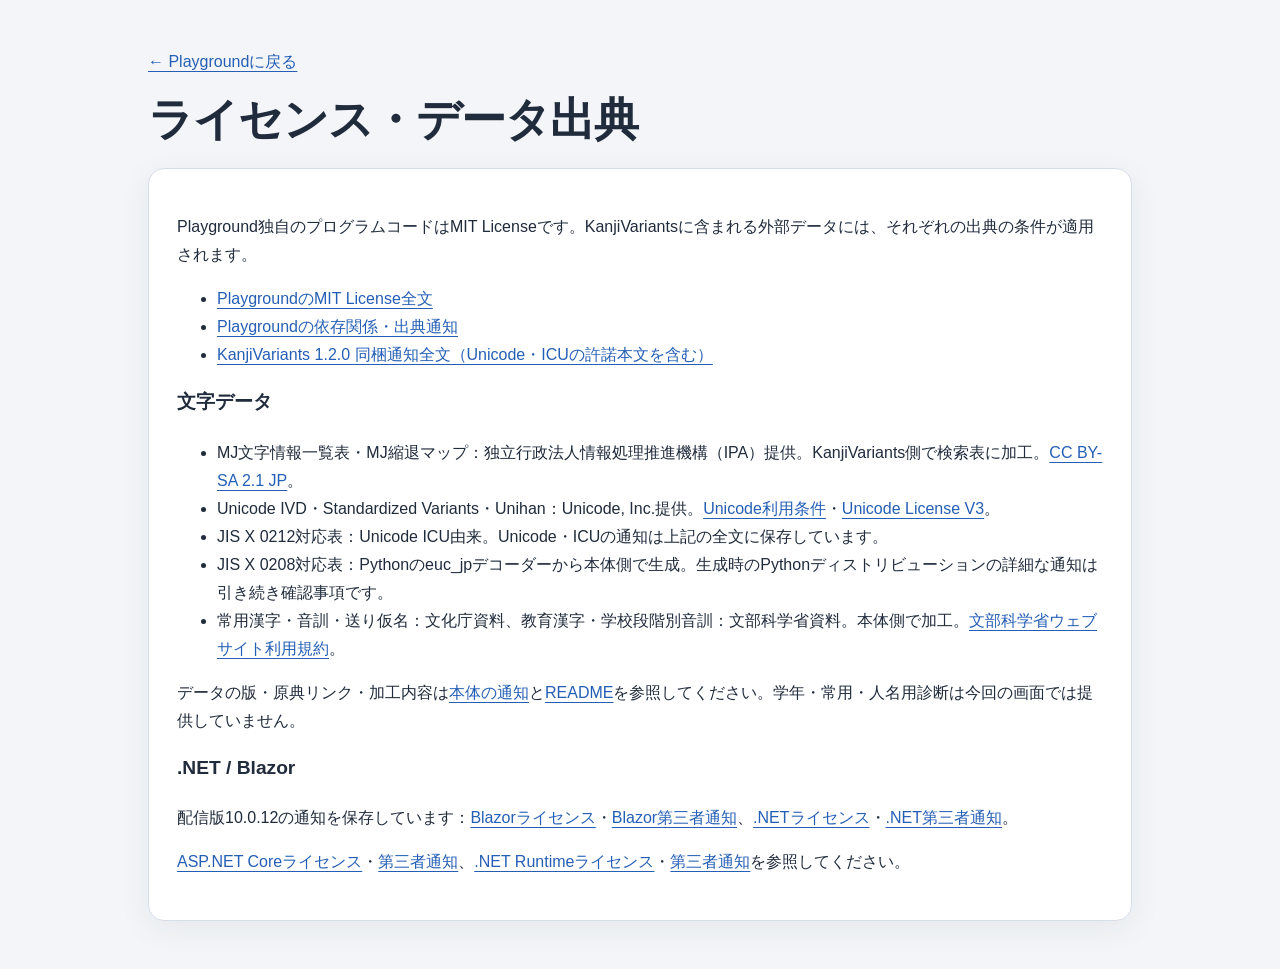
==== src/KanjiVariants.Playground/wwwroot/licenses.html @ 1ec856fa "KanjiVariants Playgroundの初期構築とJIS診断デモを追加" ====
<!DOCTYPE html>
<html lang="ja">
<head><meta charset="utf-8"><meta name="viewport" content="width=device-width,initial-scale=1"><title>ライセンス・データ出典 | KanjiVariants Playground</title><link rel="stylesheet" href="css/app.css"></head>
<body><main class="shell" style="padding-top:32px;padding-bottom:48px">
<p><a href="./">← Playgroundに戻る</a></p>
<h1>ライセンス・データ出典</h1>
<div class="panel">
<p>Playground独自のプログラムコードはMIT Licenseです。KanjiVariantsに含まれる外部データには、それぞれの出典の条件が適用されます。</p>
<ul><li><a href="licenses/Playground-MIT.txt">PlaygroundのMIT License全文</a></li><li><a href="licenses/LICENSE-NOTICES.txt">Playgroundの依存関係・出典通知</a></li><li><a href="licenses/KanjiVariants-1.2.0.txt">KanjiVariants 1.2.0 同梱通知全文（Unicode・ICUの許諾本文を含む）</a></li></ul>
<h2>文字データ</h2>
<ul>
<li>MJ文字情報一覧表・MJ縮退マップ：独立行政法人情報処理推進機構（IPA）提供。KanjiVariants側で検索表に加工。<a href="https://creativecommons.org/licenses/by-sa/2.1/jp/">CC BY-SA 2.1 JP</a>。</li>
<li>Unicode IVD・Standardized Variants・Unihan：Unicode, Inc.提供。<a href="https://www.unicode.org/terms_of_use.html">Unicode利用条件</a>・<a href="https://www.unicode.org/license.txt">Unicode License V3</a>。</li>
<li>JIS X 0212対応表：Unicode ICU由来。Unicode・ICUの通知は上記の全文に保存しています。</li>
<li>JIS X 0208対応表：Pythonのeuc_jpデコーダーから本体側で生成。生成時のPythonディストリビューションの詳細な通知は引き続き確認事項です。</li>
<li>常用漢字・音訓・送り仮名：文化庁資料、教育漢字・学校段階別音訓：文部科学省資料。本体側で加工。<a href="https://www.mext.go.jp/b_menu/1351168.htm">文部科学省ウェブサイト利用規約</a>。</li>
</ul>
<p>データの版・原典リンク・加工内容は<a href="https://github.com/Koichi-Kobayashi/KanjiVariants/blob/main/LICENSE-NOTICES.md">本体の通知</a>と<a href="https://github.com/Koichi-Kobayashi/KanjiVariants">README</a>を参照してください。学年・常用・人名用診断は今回の画面では提供していません。</p>
<h2>.NET / Blazor</h2>
<p>配信版10.0.12の通知を保存しています：<a href="licenses/Blazor-10.0.12-LICENSE.txt">Blazorライセンス</a>・<a href="licenses/Blazor-10.0.12-NOTICES.txt">Blazor第三者通知</a>、<a href="licenses/DotNet-10.0.12-LICENSE.txt">.NETライセンス</a>・<a href="licenses/DotNet-10.0.12-NOTICES.txt">.NET第三者通知</a>。</p>
<p><a href="https://github.com/dotnet/aspnetcore/blob/main/LICENSE.txt">ASP.NET Coreライセンス</a>・<a href="https://github.com/dotnet/aspnetcore/blob/main/THIRD-PARTY-NOTICES.txt">第三者通知</a>、<a href="https://github.com/dotnet/runtime/blob/main/LICENSE.TXT">.NET Runtimeライセンス</a>・<a href="https://github.com/dotnet/runtime/blob/main/THIRD-PARTY-NOTICES.TXT">第三者通知</a>を参照してください。</p>
</div></main></body></html>
---- src/KanjiVariants.Playground/wwwroot/css/app.css ----
:root { color-scheme: light; --bg:#f3f5f8; --surface:#fff; --text:#202b3c; --muted:#526176; --line:#d7dee8; --accent:#245fb5; --soft:#e9f0fb; --ok:#18633f; --warn:#865016; --shadow:0 8px 32px #182b4910; }
@media (prefers-color-scheme:dark) { :root:not([data-theme=light]) { color-scheme:dark; --bg:#141b25; --surface:#1c2633; --text:#edf2fa; --muted:#b2bfd0; --line:#3c4b60; --accent:#9bbfff; --soft:#293b55; --ok:#8adbb0; --warn:#f3c082; --shadow:0 8px 32px #0002; } }
:root[data-theme=dark] { color-scheme:dark; --bg:#141b25; --surface:#1c2633; --text:#edf2fa; --muted:#b2bfd0; --line:#3c4b60; --accent:#9bbfff; --soft:#293b55; --ok:#8adbb0; --warn:#f3c082; --shadow:0 8px 32px #0002; }
* { box-sizing:border-box; } body { margin:0; background:var(--bg); color:var(--text); font:16px/1.75 "Segoe UI","Yu Gothic UI","Meiryo",sans-serif; }
a { color:var(--accent); text-underline-offset:4px; } button,input,textarea,select { font:inherit; } button,select { cursor:pointer; } button { color:var(--text); } button:disabled { cursor:wait; opacity:.65; }
:focus-visible { outline:3px solid var(--accent); outline-offset:3px; } .shell { max-width:1040px; margin:auto; padding:0 28px; } .topbar { display:flex; justify-content:space-between; align-items:center; min-height:88px; gap:16px; border-bottom:1px solid var(--line); }
.brand { display:flex; align-items:center; gap:12px; color:var(--text); text-decoration:none; font-weight:650; } .brand-mark { display:grid; place-items:center; width:36px; height:36px; border-radius:9px; background:var(--soft); color:var(--accent); }
.theme-control { display:flex; align-items:center; gap:8px; font-size:.85rem; color:var(--muted); } .theme-control select { padding:5px 8px; width:auto; } .intro { padding:48px 0 30px; } .eyebrow { color:var(--accent); font-size:.9rem; font-weight:650; letter-spacing:.08em; }
h1 { font-size:clamp(1.8rem,5vw,2.8rem); line-height:1.25; letter-spacing:-.025em; margin:14px 0 20px; } h1 span { font-weight:350; } h2 { font-size:1.2rem; margin:0 0 20px; } .lead { color:var(--muted); font-size:1.05rem; } .privacy { color:var(--muted); font-size:.85rem; } .privacy span { color:var(--ok); padding-right:6px; }
.panel { border:1px solid var(--line); background:var(--surface); border-radius:16px; padding:28px; box-shadow:var(--shadow); } label { display:block; font-size:.9rem; font-weight:600; margin-bottom:8px; } textarea,select { border:1px solid var(--line); border-radius:8px; padding:12px; background:var(--surface); color:var(--text); width:100%; } textarea { display:block; resize:vertical; min-height:124px; font-size:1.35rem; } .help { color:var(--muted); font-size:.83rem; margin:8px 0; }
.examples { display:flex; flex-wrap:wrap; gap:8px; align-items:center; margin:18px 0 24px; font-size:.85rem; color:var(--muted); } .chip { border:1px solid var(--line); border-radius:20px; padding:4px 12px; background:var(--surface); font-size:.85rem; } .chip:hover,.candidate:hover { background:var(--soft); border-color:var(--accent); } .action-row { display:flex; align-items:end; gap:20px; } .target-control { flex:1; } .primary { border:0; border-radius:8px; background:#245fb5; color:#fff; padding:13px 24px; font-weight:650; min-width:160px; } .primary:hover { background:#174b98; } .primary span { margin-left:16px; }
.results { margin:32px 0; } .empty { text-align:center; padding:32px; color:var(--muted); } .empty>span { display:block; font-size:2rem; color:var(--line); } .result-panel { padding:24px; } .badge { display:inline-block; border-radius:6px; padding:3px 10px; font-size:.85rem; font-weight:650; background:var(--bg); } .success { color:var(--ok); } .warning { color:var(--warn); } .original-text { white-space:pre-wrap; overflow-wrap:anywhere; } .table-scroll { overflow-x:auto; margin:20px 0; } table { border-collapse:collapse; width:100%; min-width:560px; text-align:left; } th,td { border-bottom:1px solid var(--line); padding:16px 12px; vertical-align:top; } thead { font-size:.8rem; color:var(--muted); } tbody th { width:120px; } td { font-size:.9rem; } .character { display:block; font-size:1.65rem; font-weight:500; white-space:pre-wrap; } .position { display:block; color:var(--muted); font-size:.7rem; font-weight:400; } .status-dot { display:inline-block; width:7px; height:7px; border-radius:50%; margin-right:8px; } .ok { background:var(--ok); } .outside { background:var(--warn); } .candidates { display:flex; flex-wrap:wrap; gap:8px; } .candidate { display:flex; gap:12px; align-items:center; border:1px solid var(--line); border-radius:8px; padding:5px 12px; background:var(--surface); } .candidate span { font-size:1.35rem; } .candidate small { color:var(--accent); }
.notes { color:var(--muted); font-size:.85rem; padding:4px 4px 24px; } .notes h2 { font-size:1rem; margin-bottom:10px; } footer { border-top:1px solid var(--line); padding:24px 0 36px; font-size:.78rem; color:var(--muted); display:flex; flex-wrap:wrap; justify-content:space-between; gap:12px; } footer nav { display:flex; flex-wrap:wrap; gap:18px; } .error { color:var(--warn); } .loading { margin:15vh auto; max-width:600px; padding:24px; } #blazor-error-ui { display:none; position:fixed; bottom:0; width:100%; padding:16px; background:var(--surface); border-top:2px solid var(--warn); z-index:100; } .dismiss { float:right; } .sr-only { position:absolute; width:1px; height:1px; overflow:hidden; clip-path:inset(50%); } .skip-link { position:fixed; top:-100px; left:12px; background:var(--surface); padding:8px; z-index:101; } .skip-link:focus { top:8px; }
@media(max-width:600px) { .shell { padding:0 16px; } .topbar { min-height:72px; } .brand { font-size:.85rem; gap:6px; } .theme-control { font-size:.75rem; gap:4px; } .intro { padding:30px 0 18px; } h1 span { display:block; } .panel { padding:20px 16px; border-radius:12px; } .action-row { flex-direction:column; align-items:stretch; gap:14px; } .lead { font-size:.95rem; } .result-panel { padding:20px 12px; } }
@media(max-width:600px) { table { min-width:0; } thead { position:absolute; width:1px; height:1px; overflow:hidden; clip-path:inset(50%); } tbody tr { display:block; border-bottom:1px solid var(--line); padding:12px 0; } tbody th,tbody td { display:block; width:auto; border:0; padding:5px 4px; } td::before { content:attr(data-label); display:block; color:var(--muted); font-size:.75rem; margin-bottom:3px; } }
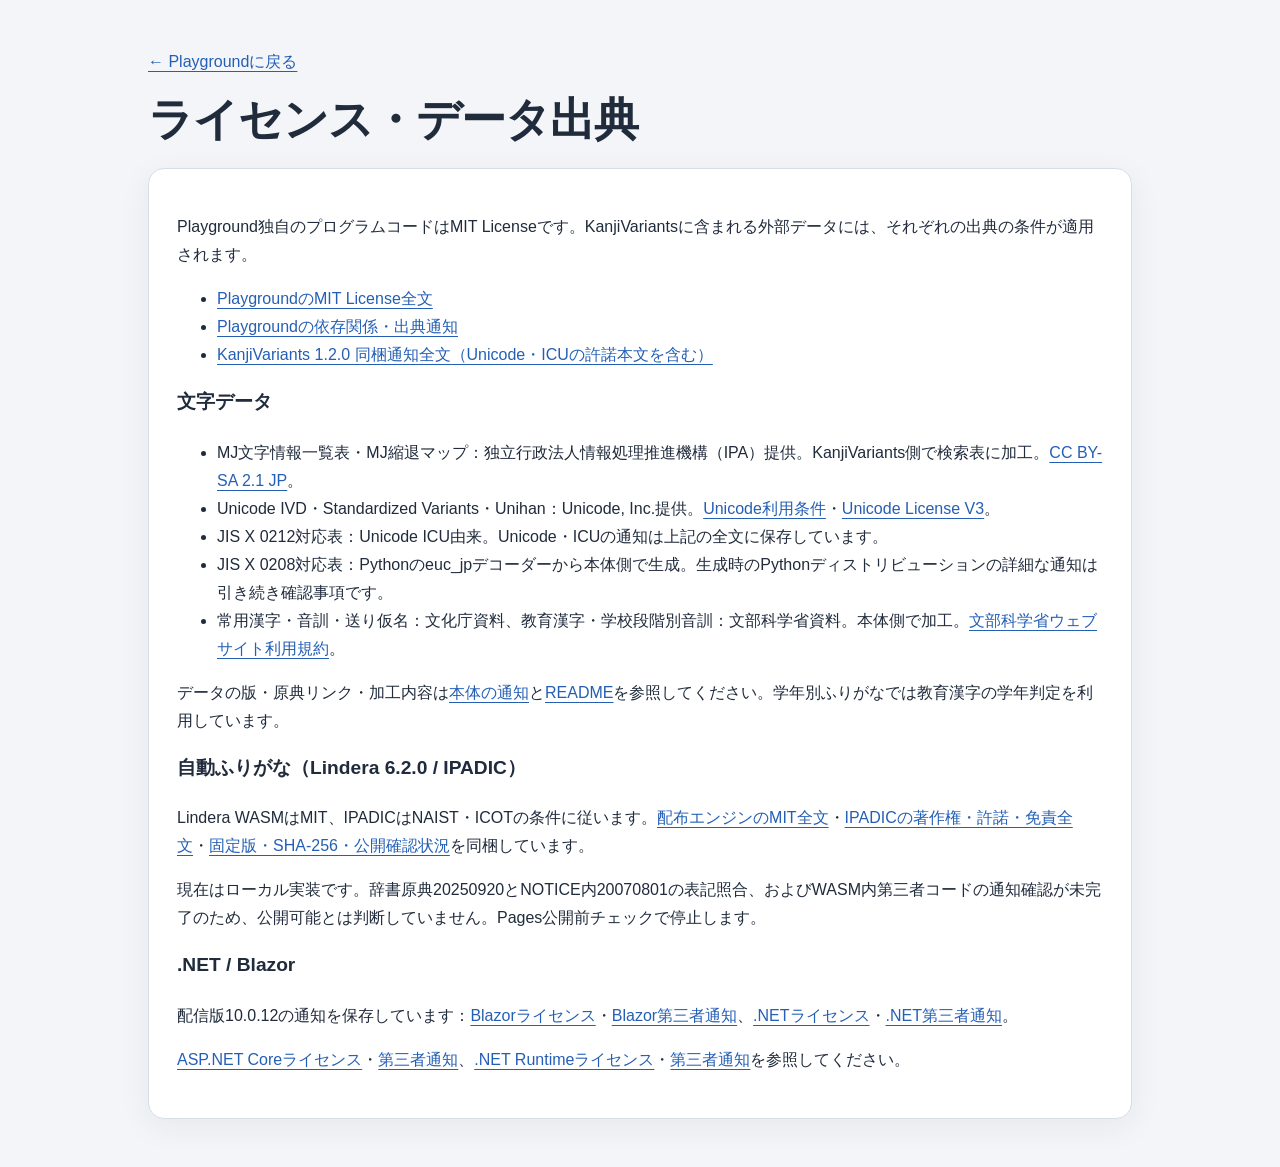
==== commit 1ecebedb: "学年別ふりがなにLinderaの自動読み推定を追加 辞書の遅延読み込みとWorker解析、手動修正の保持、旧解析結果の破棄に対応。追加Checksと実画面検証を記録し、通知確認が未完了の間はPages" ====
--- a/src/KanjiVariants.Playground/wwwroot/licenses.html
+++ b/src/KanjiVariants.Playground/wwwroot/licenses.html
@@ -15,7 +15,10 @@
 <li>JIS X 0208対応表：Pythonのeuc_jpデコーダーから本体側で生成。生成時のPythonディストリビューションの詳細な通知は引き続き確認事項です。</li>
 <li>常用漢字・音訓・送り仮名：文化庁資料、教育漢字・学校段階別音訓：文部科学省資料。本体側で加工。<a href="https://www.mext.go.jp/b_menu/1351168.htm">文部科学省ウェブサイト利用規約</a>。</li>
 </ul>
-<p>データの版・原典リンク・加工内容は<a href="https://github.com/Koichi-Kobayashi/KanjiVariants/blob/main/LICENSE-NOTICES.md">本体の通知</a>と<a href="https://github.com/Koichi-Kobayashi/KanjiVariants">README</a>を参照してください。学年・常用・人名用診断は今回の画面では提供していません。</p>
+<p>データの版・原典リンク・加工内容は<a href="https://github.com/Koichi-Kobayashi/KanjiVariants/blob/main/LICENSE-NOTICES.md">本体の通知</a>と<a href="https://github.com/Koichi-Kobayashi/KanjiVariants">README</a>を参照してください。学年別ふりがなでは教育漢字の学年判定を利用しています。</p>
+<h2>自動ふりがな（Lindera 6.2.0 / IPADIC）</h2>
+<p>Lindera WASMはMIT、IPADICはNAIST・ICOTの条件に従います。<a href="furigana/lindera-6.2.0/LICENSE">配布エンジンのMIT全文</a>・<a href="furigana/lindera-6.2.0/IPADIC-NOTICE.txt">IPADICの著作権・許諾・免責全文</a>・<a href="furigana/lindera-6.2.0/manifest.json">固定版・SHA-256・公開確認状況</a>を同梱しています。</p>
+<p>現在はローカル実装です。辞書原典20250920とNOTICE内20070801の表記照合、およびWASM内第三者コードの通知確認が未完了のため、公開可能とは判断していません。Pages公開前チェックで停止します。</p>
 <h2>.NET / Blazor</h2>
 <p>配信版10.0.12の通知を保存しています：<a href="licenses/Blazor-10.0.12-LICENSE.txt">Blazorライセンス</a>・<a href="licenses/Blazor-10.0.12-NOTICES.txt">Blazor第三者通知</a>、<a href="licenses/DotNet-10.0.12-LICENSE.txt">.NETライセンス</a>・<a href="licenses/DotNet-10.0.12-NOTICES.txt">.NET第三者通知</a>。</p>
 <p><a href="https://github.com/dotnet/aspnetcore/blob/main/LICENSE.txt">ASP.NET Coreライセンス</a>・<a href="https://github.com/dotnet/aspnetcore/blob/main/THIRD-PARTY-NOTICES.txt">第三者通知</a>、<a href="https://github.com/dotnet/runtime/blob/main/LICENSE.TXT">.NET Runtimeライセンス</a>・<a href="https://github.com/dotnet/runtime/blob/main/THIRD-PARTY-NOTICES.TXT">第三者通知</a>を参照してください。</p>
--- a/src/KanjiVariants.Playground/wwwroot/css/app.css
+++ b/src/KanjiVariants.Playground/wwwroot/css/app.css
@@ -13,3 +13,73 @@
 .notes { color:var(--muted); font-size:.85rem; padding:4px 4px 24px; } .notes h2 { font-size:1rem; margin-bottom:10px; } footer { border-top:1px solid var(--line); padding:24px 0 36px; font-size:.78rem; color:var(--muted); display:flex; flex-wrap:wrap; justify-content:space-between; gap:12px; } footer nav { display:flex; flex-wrap:wrap; gap:18px; } .error { color:var(--warn); } .loading { margin:15vh auto; max-width:600px; padding:24px; } #blazor-error-ui { display:none; position:fixed; bottom:0; width:100%; padding:16px; background:var(--surface); border-top:2px solid var(--warn); z-index:100; } .dismiss { float:right; } .sr-only { position:absolute; width:1px; height:1px; overflow:hidden; clip-path:inset(50%); } .skip-link { position:fixed; top:-100px; left:12px; background:var(--surface); padding:8px; z-index:101; } .skip-link:focus { top:8px; }
 @media(max-width:600px) { .shell { padding:0 16px; } .topbar { min-height:72px; } .brand { font-size:.85rem; gap:6px; } .theme-control { font-size:.75rem; gap:4px; } .intro { padding:30px 0 18px; } h1 span { display:block; } .panel { padding:20px 16px; border-radius:12px; } .action-row { flex-direction:column; align-items:stretch; gap:14px; } .lead { font-size:.95rem; } .result-panel { padding:20px 12px; } }
 @media(max-width:600px) { table { min-width:0; } thead { position:absolute; width:1px; height:1px; overflow:hidden; clip-path:inset(50%); } tbody tr { display:block; border-bottom:1px solid var(--line); padding:12px 0; } tbody th,tbody td { display:block; width:auto; border:0; padding:5px 4px; } td::before { content:attr(data-label); display:block; color:var(--muted); font-size:.75rem; margin-bottom:3px; } }
+
+fieldset { border:0; padding:0; margin:0; min-width:0; }
+fieldset:disabled { opacity:.65; }
+.mode-switch { display:flex; gap:4px; background:var(--soft); border:1px solid var(--line); border-radius:10px; padding:4px; width:fit-content; }
+.mode-switch button { padding:10px 24px; border:0; border-radius:7px; background:transparent; color:var(--muted); font-weight:600; }
+.mode-switch button[aria-pressed="true"] { background:var(--surface); color:var(--accent); box-shadow:var(--shadow); }
+.mode-help { margin:10px 0 24px; }
+.fallback-option { display:flex; align-items:flex-start; gap:10px; margin:22px 0 8px; }
+.fallback-option input { margin:5px 0 0; accent-color:var(--accent); flex-shrink:0; width:18px; height:18px; }
+.convert-button { margin-top:20px; }
+.comparison { display:grid; grid-template-columns:1fr 1fr; gap:20px; margin:24px 0 16px; }
+.comparison>div { min-width:0; }
+.comparison textarea { font-size:1rem; min-height:160px; white-space:pre-wrap; }
+.copy-output { border:1px solid var(--accent); border-radius:8px; color:var(--accent); background:var(--surface); padding:10px 18px; font-weight:600; }
+.copy-output:hover { background:var(--soft); }
+.conversion-details { border-top:1px solid var(--line); padding-top:16px; margin-top:20px; }
+.conversion-details summary { cursor:pointer; font-weight:600; padding:4px 0; }
+.conversion-details .position { overflow-wrap:anywhere; }
+[hidden] { display:none !important; }
+@media(max-width:600px) {
+    .mode-switch { width:100%; }
+    .mode-switch button { flex:1; padding:10px 12px; }
+    .comparison { grid-template-columns:1fr; gap:16px; }
+    .convert-button,.copy-output { width:100%; }
+}
+.candidate-item { display:flex; flex-direction:column; align-items:flex-start; gap:4px; max-width:100%; }
+.candidate-kind { color:var(--muted); font-size:.75rem; }
+.result-panel .position { overflow-wrap:anywhere; }
+.detail-toggle { border:1px solid var(--line); border-radius:8px; background:var(--surface); padding:6px 10px; text-align:left; }
+.detail-toggle:hover,.detail-toggle[aria-expanded="true"] { background:var(--soft); border-color:var(--accent); }
+.detail-toggle small { color:var(--accent); font-size:.75rem; }
+.character-detail-row>td { padding:20px; background:var(--soft); }
+.character-detail-row>td::before { content:none; }
+.character-details { min-width:0; overflow-wrap:anywhere; }
+.character-details h3 { font-size:1.05rem; margin:0 0 16px; }
+.character-details h4 { font-size:.95rem; margin:20px 0 12px; }
+.detail-facts { display:grid; grid-template-columns:minmax(140px,auto) minmax(0,1fr); gap:8px 24px; margin:0; }
+.detail-facts dt { color:var(--muted); }
+.detail-facts dd { margin:0; min-width:0; }
+.reading-list { margin:0; padding-left:24px; }
+.reading-list li { margin:8px 0; }
+.reading-examples { display:block; font-size:.85rem; color:var(--muted); }
+.reading-note { white-space:pre-wrap; font-size:.85rem; }
+@media(max-width:600px) {
+    .character-detail-row { padding:0; }
+    .character-detail-row>td { padding:16px 12px; }
+    .detail-facts { grid-template-columns:1fr; gap:3px; }
+    .detail-facts dd { margin-bottom:9px; }
+}
+
+/* Grade-aware manual ruby editor: visual ranges, no numeric position inputs. */
+.mode-switch { flex-wrap:wrap; max-width:100%; }
+.furigana-preview { font-size:1.35rem; line-height:2.7; padding:18px 0; }
+.furigana-preview rt { font-size:.55em; }
+.furigana-pending { text-decoration:underline dotted; text-decoration-color:var(--warn); text-underline-offset:5px; }
+.furigana-toggle { display:flex; align-items:center; gap:10px; }
+.furigana-toggle input { width:18px; height:18px; accent-color:var(--accent); }
+.furigana-map { font-size:1.2rem; line-height:2.6; padding:16px; border:1px solid var(--line); border-radius:8px; }
+.furigana-range { display:inline; border:1px solid var(--line); border-radius:6px; background:var(--surface); padding:3px 5px; white-space:pre-wrap; overflow-wrap:anywhere; }
+.furigana-range.selected { border-color:var(--accent); background:var(--soft); }
+.furigana-unlearned { color:var(--warn); text-decoration:underline; text-underline-offset:4px; }
+.furigana-join { font-size:.65rem; padding:8px 4px; border:0; background:var(--soft); color:var(--accent); border-radius:4px; }
+.furigana-editor { margin-top:16px; padding:16px; background:var(--soft); border-radius:8px; }
+.furigana-editor input { width:100%; padding:10px; border:1px solid var(--line); border-radius:8px; color:var(--text); background:var(--surface); }
+.furigana-stale { border:2px solid var(--warn); }
+@media(max-width:600px) { .mode-switch { width:100%; } .mode-switch button { padding:10px 12px; flex:1; } .furigana-map { padding:10px; } }
+
+.furigana-actions { display:flex; flex-direction:column; gap:8px; }
+.furigana-auto { background:var(--soft); border-radius:3px; }
+@media(max-width:600px) { .furigana-actions { width:100%; } .furigana-actions .primary { min-width:0; width:100%; } }
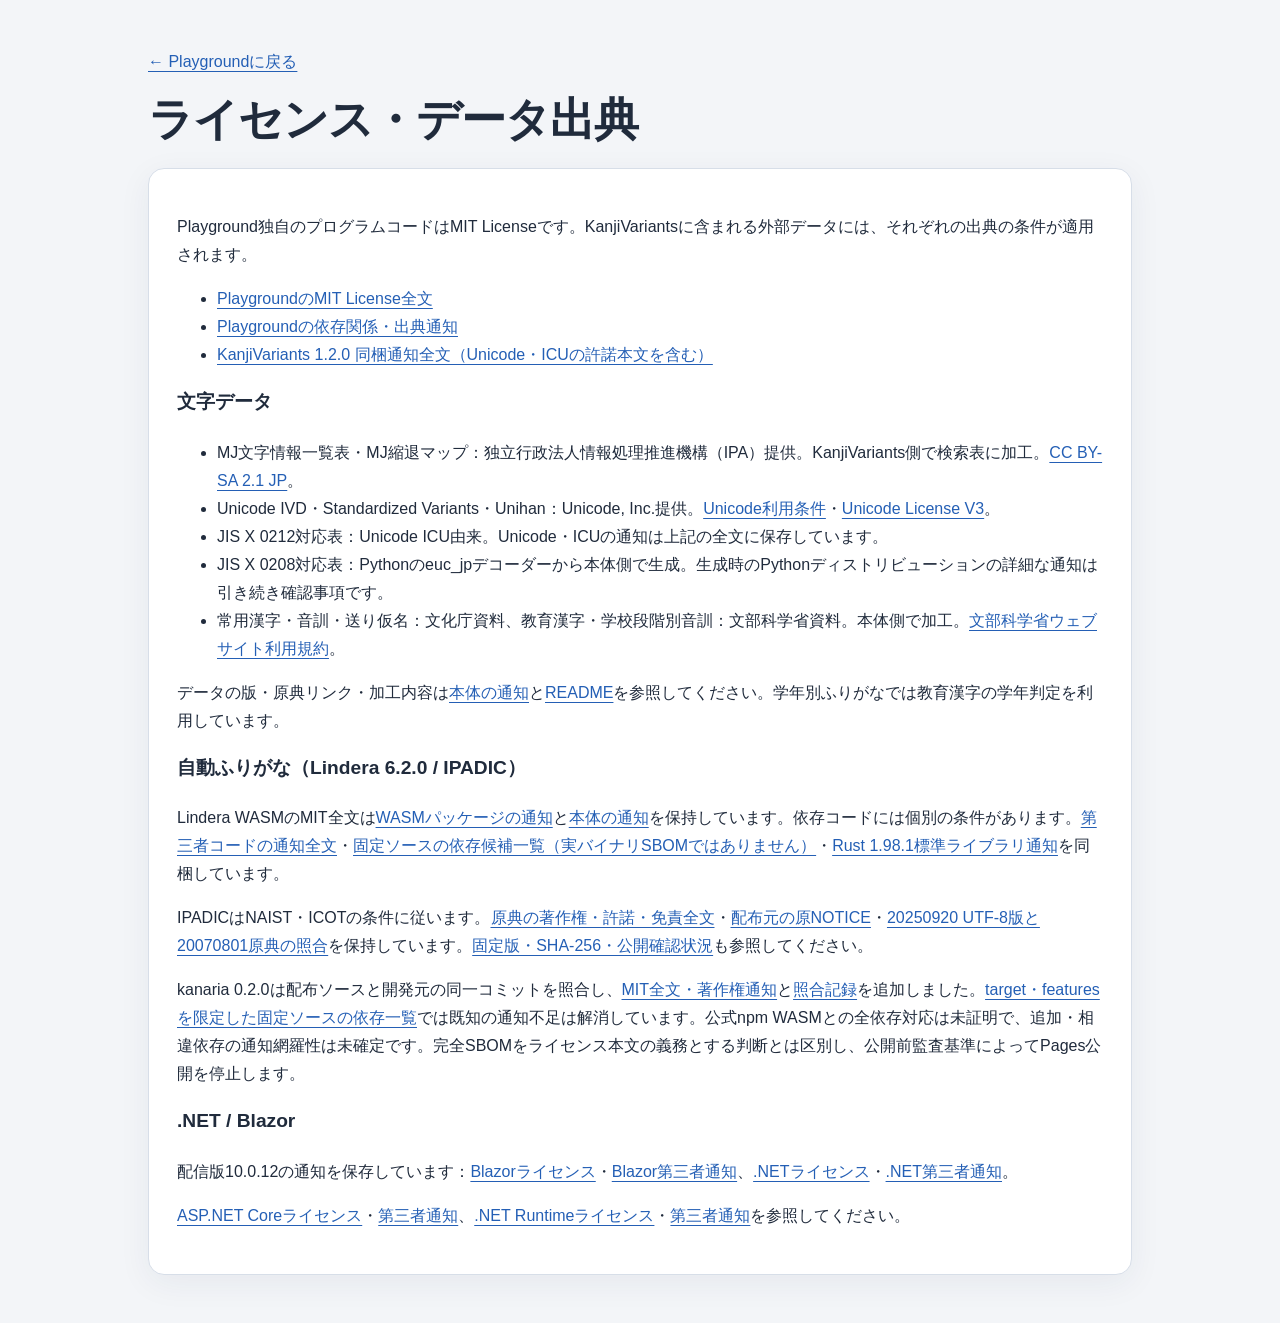
==== commit 983c77c1: "LinderaとIPADICのライセンス通知および監査記録を整備" ====
--- a/src/KanjiVariants.Playground/wwwroot/licenses.html
+++ b/src/KanjiVariants.Playground/wwwroot/licenses.html
@@ -17,8 +17,9 @@
 </ul>
 <p>データの版・原典リンク・加工内容は<a href="https://github.com/Koichi-Kobayashi/KanjiVariants/blob/main/LICENSE-NOTICES.md">本体の通知</a>と<a href="https://github.com/Koichi-Kobayashi/KanjiVariants">README</a>を参照してください。学年別ふりがなでは教育漢字の学年判定を利用しています。</p>
 <h2>自動ふりがな（Lindera 6.2.0 / IPADIC）</h2>
-<p>Lindera WASMはMIT、IPADICはNAIST・ICOTの条件に従います。<a href="furigana/lindera-6.2.0/LICENSE">配布エンジンのMIT全文</a>・<a href="furigana/lindera-6.2.0/IPADIC-NOTICE.txt">IPADICの著作権・許諾・免責全文</a>・<a href="furigana/lindera-6.2.0/manifest.json">固定版・SHA-256・公開確認状況</a>を同梱しています。</p>
-<p>現在はローカル実装です。辞書原典20250920とNOTICE内20070801の表記照合、およびWASM内第三者コードの通知確認が未完了のため、公開可能とは判断していません。Pages公開前チェックで停止します。</p>
+<p>Lindera WASMのMIT全文は<a href="furigana/lindera-6.2.0/LICENSE">WASMパッケージの通知</a>と<a href="furigana/lindera-6.2.0/LINDERA-CORE-LICENSE">本体の通知</a>を保持しています。依存コードには個別の条件があります。<a href="furigana/lindera-6.2.0/THIRD-PARTY-NOTICES.txt">第三者コードの通知全文</a>・<a href="furigana/lindera-6.2.0/LICENSE-INVENTORY.json">固定ソースの依存候補一覧（実バイナリSBOMではありません）</a>・<a href="furigana/lindera-6.2.0/rust-1.98.1/COPYRIGHT-library.html">Rust 1.98.1標準ライブラリ通知</a>を同梱しています。</p>
+<p>IPADICはNAIST・ICOTの条件に従います。<a href="furigana/lindera-6.2.0/IPADIC-COPYING">原典の著作権・許諾・免責全文</a>・<a href="furigana/lindera-6.2.0/IPADIC-NOTICE.txt">配布元の原NOTICE</a>・<a href="furigana/lindera-6.2.0/IPADIC-PROVENANCE.md">20250920 UTF-8版と20070801原典の照合</a>を保持しています。<a href="furigana/lindera-6.2.0/manifest.json">固定版・SHA-256・公開確認状況</a>も参照してください。</p>
+<p>kanaria 0.2.0は配布ソースと開発元の同一コミットを照合し、<a href="furigana/lindera-6.2.0/KANARIA-LICENSE.txt">MIT全文・著作権通知</a>と<a href="furigana/lindera-6.2.0/KANARIA-PROVENANCE.json">照合記録</a>を追加しました。<a href="furigana/lindera-6.2.0/WASM-SOURCE-DEPENDENCIES.json">target・featuresを限定した固定ソースの依存一覧</a>では既知の通知不足は解消しています。公式npm WASMとの全依存対応は未証明で、追加・相違依存の通知網羅性は未確定です。完全SBOMをライセンス本文の義務とする判断とは区別し、公開前監査基準によってPages公開を停止します。</p>
 <h2>.NET / Blazor</h2>
 <p>配信版10.0.12の通知を保存しています：<a href="licenses/Blazor-10.0.12-LICENSE.txt">Blazorライセンス</a>・<a href="licenses/Blazor-10.0.12-NOTICES.txt">Blazor第三者通知</a>、<a href="licenses/DotNet-10.0.12-LICENSE.txt">.NETライセンス</a>・<a href="licenses/DotNet-10.0.12-NOTICES.txt">.NET第三者通知</a>。</p>
 <p><a href="https://github.com/dotnet/aspnetcore/blob/main/LICENSE.txt">ASP.NET Coreライセンス</a>・<a href="https://github.com/dotnet/aspnetcore/blob/main/THIRD-PARTY-NOTICES.txt">第三者通知</a>、<a href="https://github.com/dotnet/runtime/blob/main/LICENSE.TXT">.NET Runtimeライセンス</a>・<a href="https://github.com/dotnet/runtime/blob/main/THIRD-PARTY-NOTICES.TXT">第三者通知</a>を参照してください。</p>
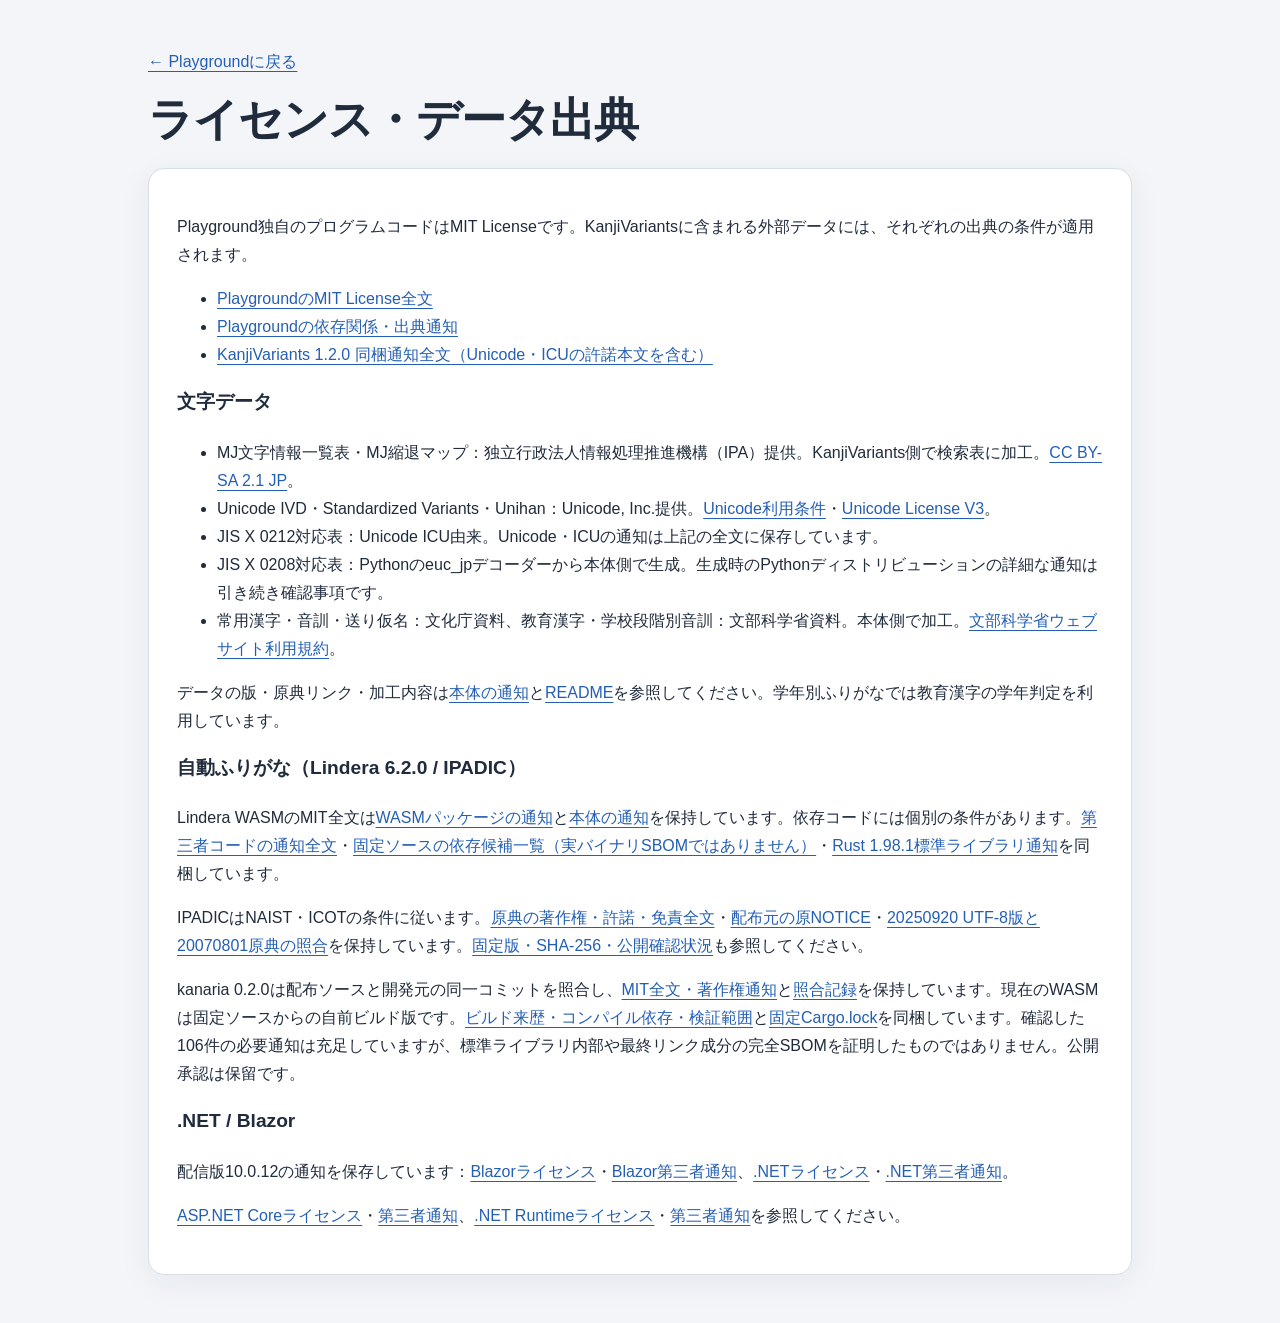
==== commit 9be45b7c: "自動ふりがなのLindera WASMを自前ビルド版へ切り替え" ====
--- a/src/KanjiVariants.Playground/wwwroot/licenses.html
+++ b/src/KanjiVariants.Playground/wwwroot/licenses.html
@@ -19,7 +19,7 @@
 <h2>自動ふりがな（Lindera 6.2.0 / IPADIC）</h2>
 <p>Lindera WASMのMIT全文は<a href="furigana/lindera-6.2.0/LICENSE">WASMパッケージの通知</a>と<a href="furigana/lindera-6.2.0/LINDERA-CORE-LICENSE">本体の通知</a>を保持しています。依存コードには個別の条件があります。<a href="furigana/lindera-6.2.0/THIRD-PARTY-NOTICES.txt">第三者コードの通知全文</a>・<a href="furigana/lindera-6.2.0/LICENSE-INVENTORY.json">固定ソースの依存候補一覧（実バイナリSBOMではありません）</a>・<a href="furigana/lindera-6.2.0/rust-1.98.1/COPYRIGHT-library.html">Rust 1.98.1標準ライブラリ通知</a>を同梱しています。</p>
 <p>IPADICはNAIST・ICOTの条件に従います。<a href="furigana/lindera-6.2.0/IPADIC-COPYING">原典の著作権・許諾・免責全文</a>・<a href="furigana/lindera-6.2.0/IPADIC-NOTICE.txt">配布元の原NOTICE</a>・<a href="furigana/lindera-6.2.0/IPADIC-PROVENANCE.md">20250920 UTF-8版と20070801原典の照合</a>を保持しています。<a href="furigana/lindera-6.2.0/manifest.json">固定版・SHA-256・公開確認状況</a>も参照してください。</p>
-<p>kanaria 0.2.0は配布ソースと開発元の同一コミットを照合し、<a href="furigana/lindera-6.2.0/KANARIA-LICENSE.txt">MIT全文・著作権通知</a>と<a href="furigana/lindera-6.2.0/KANARIA-PROVENANCE.json">照合記録</a>を追加しました。<a href="furigana/lindera-6.2.0/WASM-SOURCE-DEPENDENCIES.json">target・featuresを限定した固定ソースの依存一覧</a>では既知の通知不足は解消しています。公式npm WASMとの全依存対応は未証明で、追加・相違依存の通知網羅性は未確定です。完全SBOMをライセンス本文の義務とする判断とは区別し、公開前監査基準によってPages公開を停止します。</p>
+<p>kanaria 0.2.0は配布ソースと開発元の同一コミットを照合し、<a href="furigana/lindera-6.2.0/KANARIA-LICENSE.txt">MIT全文・著作権通知</a>と<a href="furigana/lindera-6.2.0/KANARIA-PROVENANCE.json">照合記録</a>を保持しています。現在のWASMは固定ソースからの自前ビルド版です。<a href="furigana/lindera-6.2.0/SELF-BUILD-PROVENANCE.json">ビルド来歴・コンパイル依存・検証範囲</a>と<a href="furigana/lindera-6.2.0/SELF-BUILD-CARGO.lock">固定Cargo.lock</a>を同梱しています。確認した106件の必要通知は充足していますが、標準ライブラリ内部や最終リンク成分の完全SBOMを証明したものではありません。公開承認は保留です。</p>
 <h2>.NET / Blazor</h2>
 <p>配信版10.0.12の通知を保存しています：<a href="licenses/Blazor-10.0.12-LICENSE.txt">Blazorライセンス</a>・<a href="licenses/Blazor-10.0.12-NOTICES.txt">Blazor第三者通知</a>、<a href="licenses/DotNet-10.0.12-LICENSE.txt">.NETライセンス</a>・<a href="licenses/DotNet-10.0.12-NOTICES.txt">.NET第三者通知</a>。</p>
 <p><a href="https://github.com/dotnet/aspnetcore/blob/main/LICENSE.txt">ASP.NET Coreライセンス</a>・<a href="https://github.com/dotnet/aspnetcore/blob/main/THIRD-PARTY-NOTICES.txt">第三者通知</a>、<a href="https://github.com/dotnet/runtime/blob/main/LICENSE.TXT">.NET Runtimeライセンス</a>・<a href="https://github.com/dotnet/runtime/blob/main/THIRD-PARTY-NOTICES.TXT">第三者通知</a>を参照してください。</p>
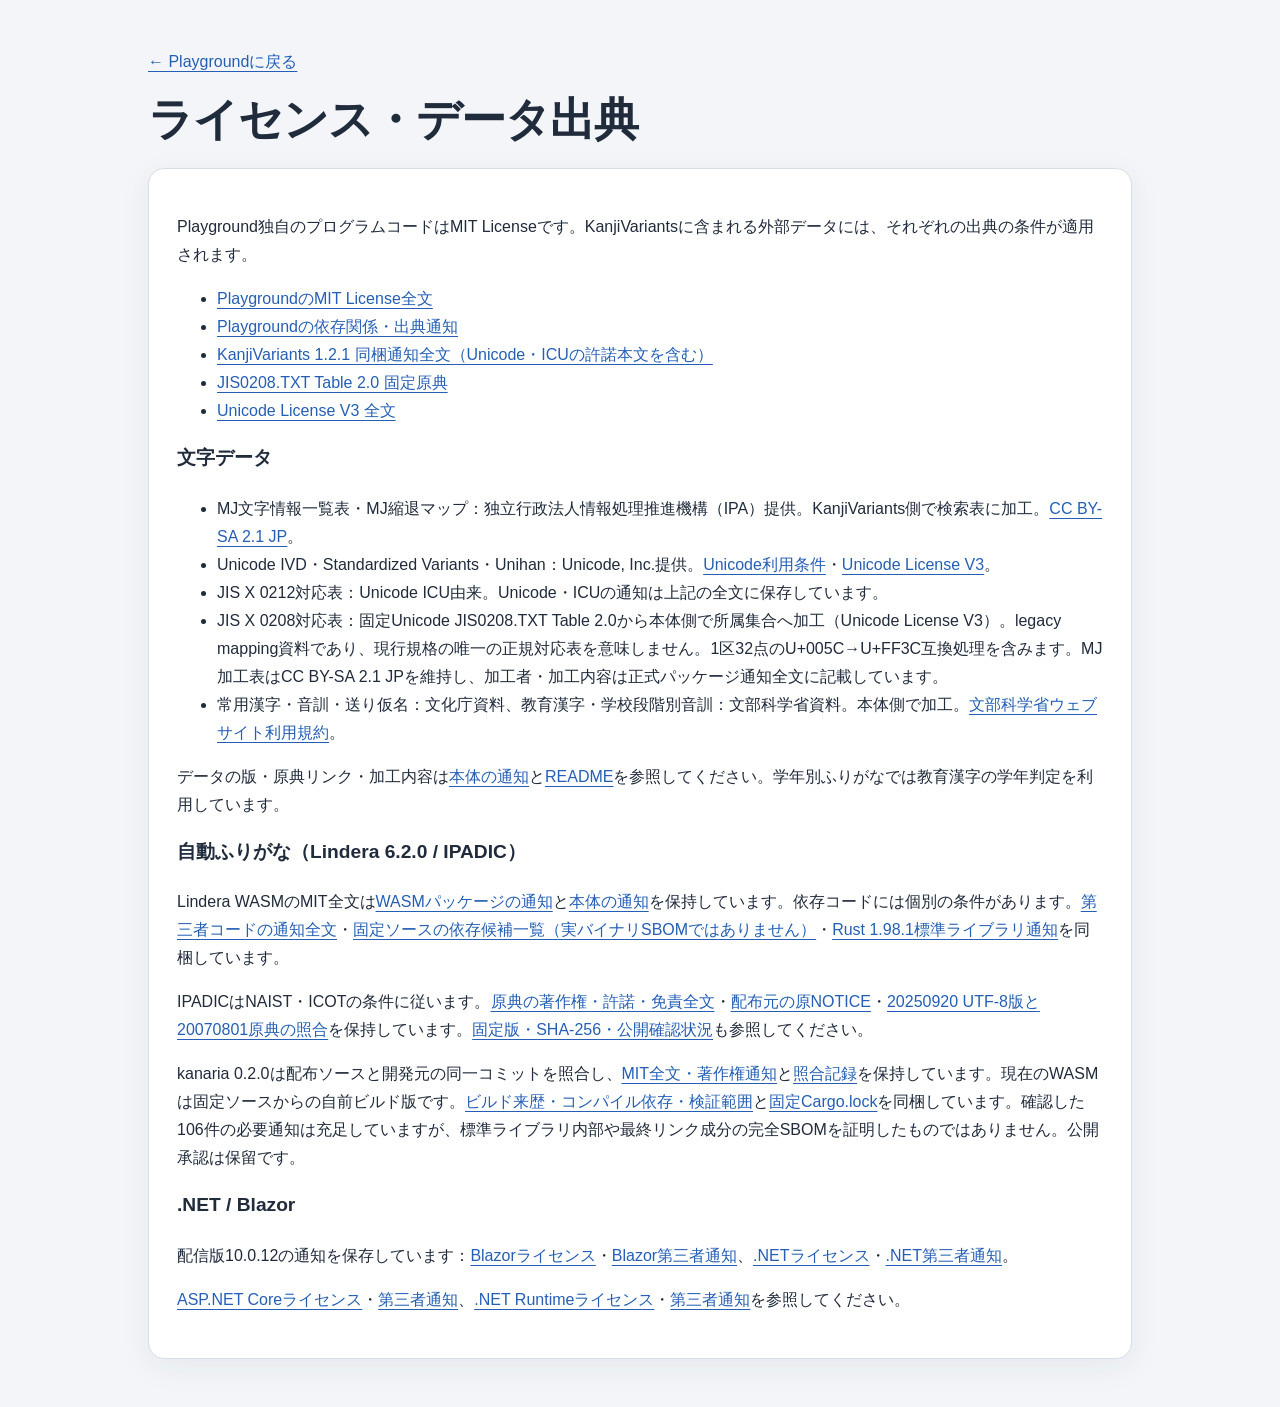
==== commit 1493bb36: "KanjiVariants 1.2.1へ更新し配布ライセンス監査を改善" ====
--- a/src/KanjiVariants.Playground/wwwroot/licenses.html
+++ b/src/KanjiVariants.Playground/wwwroot/licenses.html
@@ -6,13 +6,13 @@
 <h1>ライセンス・データ出典</h1>
 <div class="panel">
 <p>Playground独自のプログラムコードはMIT Licenseです。KanjiVariantsに含まれる外部データには、それぞれの出典の条件が適用されます。</p>
-<ul><li><a href="licenses/Playground-MIT.txt">PlaygroundのMIT License全文</a></li><li><a href="licenses/LICENSE-NOTICES.txt">Playgroundの依存関係・出典通知</a></li><li><a href="licenses/KanjiVariants-1.2.0.txt">KanjiVariants 1.2.0 同梱通知全文（Unicode・ICUの許諾本文を含む）</a></li></ul>
+<ul><li><a href="licenses/Playground-MIT.txt">PlaygroundのMIT License全文</a></li><li><a href="licenses/LICENSE-NOTICES.txt">Playgroundの依存関係・出典通知</a></li><li><a href="licenses/KanjiVariants-1.2.1.txt">KanjiVariants 1.2.1 同梱通知全文（Unicode・ICUの許諾本文を含む）</a></li><li><a href="licenses/KanjiVariants-1.2.1-JIS0208.TXT">JIS0208.TXT Table 2.0 固定原典</a></li><li><a href="licenses/KanjiVariants-1.2.1-Unicode-LICENSE.txt">Unicode License V3 全文</a></li></ul>
 <h2>文字データ</h2>
 <ul>
 <li>MJ文字情報一覧表・MJ縮退マップ：独立行政法人情報処理推進機構（IPA）提供。KanjiVariants側で検索表に加工。<a href="https://creativecommons.org/licenses/by-sa/2.1/jp/">CC BY-SA 2.1 JP</a>。</li>
 <li>Unicode IVD・Standardized Variants・Unihan：Unicode, Inc.提供。<a href="https://www.unicode.org/terms_of_use.html">Unicode利用条件</a>・<a href="https://www.unicode.org/license.txt">Unicode License V3</a>。</li>
 <li>JIS X 0212対応表：Unicode ICU由来。Unicode・ICUの通知は上記の全文に保存しています。</li>
-<li>JIS X 0208対応表：Pythonのeuc_jpデコーダーから本体側で生成。生成時のPythonディストリビューションの詳細な通知は引き続き確認事項です。</li>
+<li>JIS X 0208対応表：固定Unicode JIS0208.TXT Table 2.0から本体側で所属集合へ加工（Unicode License V3）。legacy mapping資料であり、現行規格の唯一の正規対応表を意味しません。1区32点のU+005C→U+FF3C互換処理を含みます。MJ加工表はCC BY-SA 2.1 JPを維持し、加工者・加工内容は正式パッケージ通知全文に記載しています。</li>
 <li>常用漢字・音訓・送り仮名：文化庁資料、教育漢字・学校段階別音訓：文部科学省資料。本体側で加工。<a href="https://www.mext.go.jp/b_menu/1351168.htm">文部科学省ウェブサイト利用規約</a>。</li>
 </ul>
 <p>データの版・原典リンク・加工内容は<a href="https://github.com/Koichi-Kobayashi/KanjiVariants/blob/main/LICENSE-NOTICES.md">本体の通知</a>と<a href="https://github.com/Koichi-Kobayashi/KanjiVariants">README</a>を参照してください。学年別ふりがなでは教育漢字の学年判定を利用しています。</p>
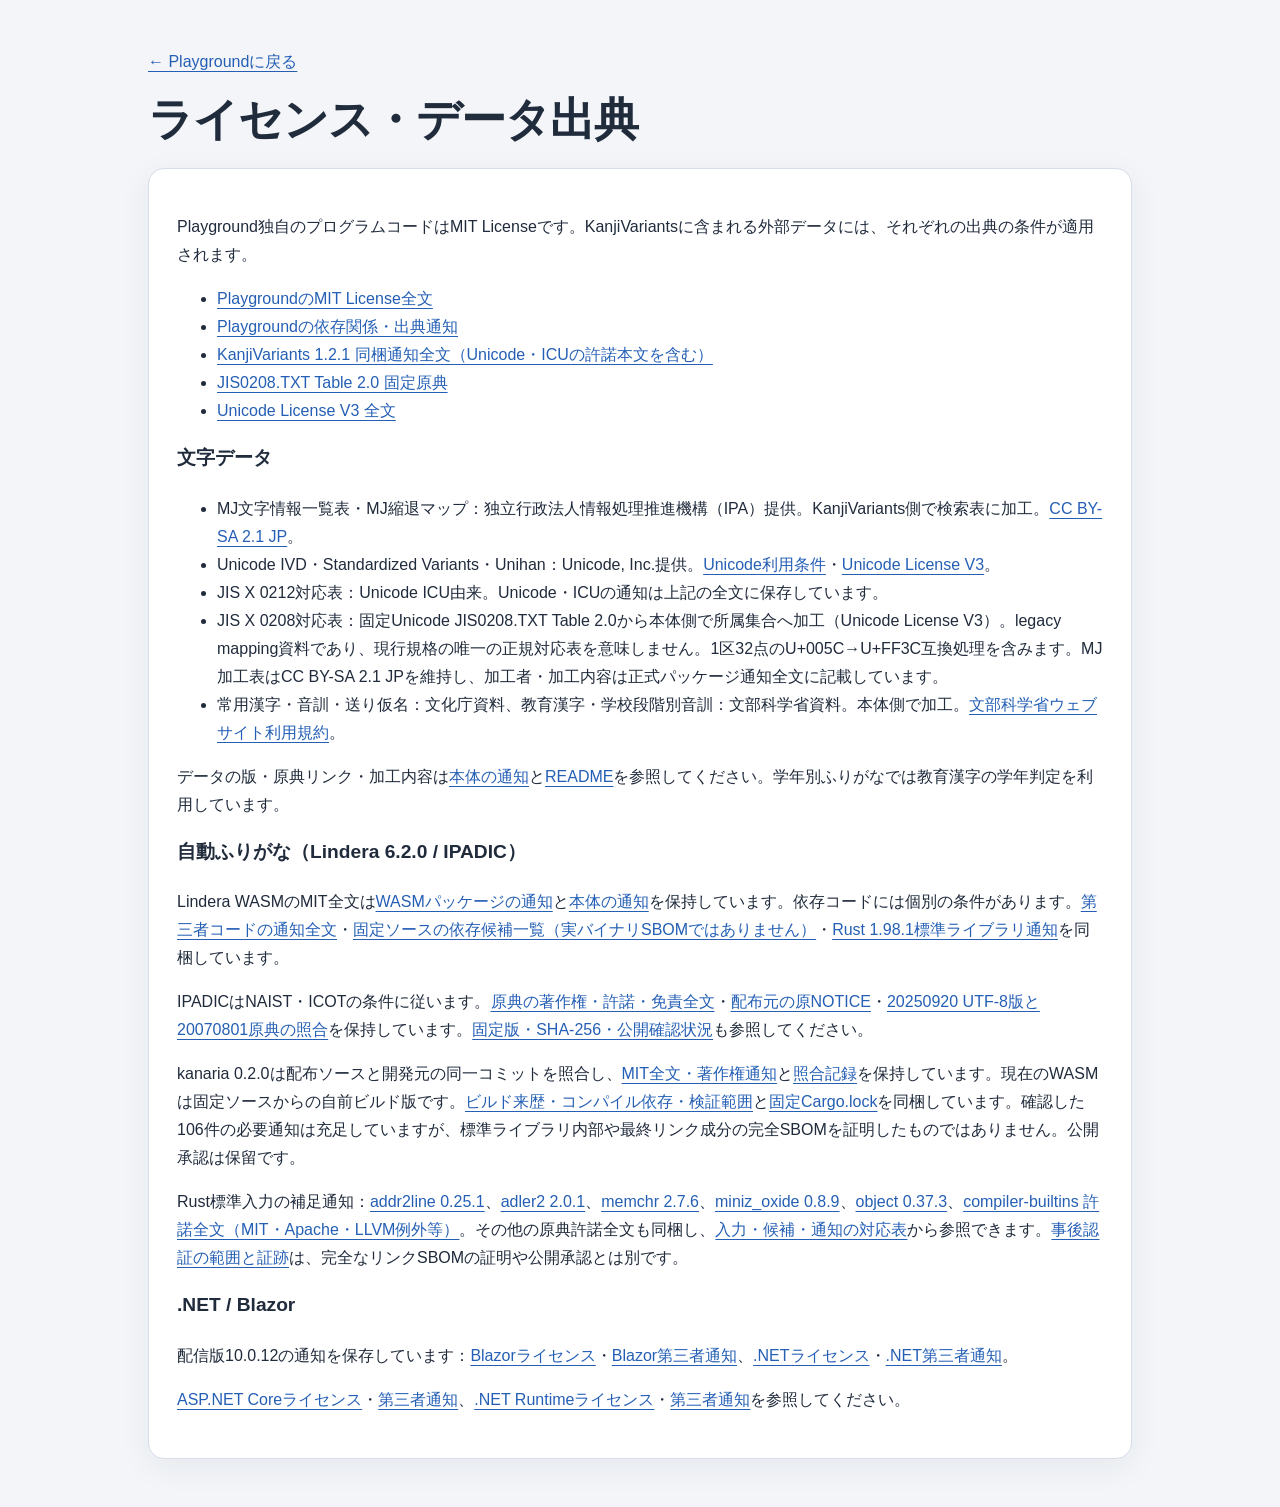
==== commit 9d44be8b: "バイナリ認証の保証範囲を明確化し公開ゲートを整備" ====
--- a/src/KanjiVariants.Playground/wwwroot/licenses.html
+++ b/src/KanjiVariants.Playground/wwwroot/licenses.html
@@ -20,6 +20,7 @@
 <p>Lindera WASMのMIT全文は<a href="furigana/lindera-6.2.0/LICENSE">WASMパッケージの通知</a>と<a href="furigana/lindera-6.2.0/LINDERA-CORE-LICENSE">本体の通知</a>を保持しています。依存コードには個別の条件があります。<a href="furigana/lindera-6.2.0/THIRD-PARTY-NOTICES.txt">第三者コードの通知全文</a>・<a href="furigana/lindera-6.2.0/LICENSE-INVENTORY.json">固定ソースの依存候補一覧（実バイナリSBOMではありません）</a>・<a href="furigana/lindera-6.2.0/rust-1.98.1/COPYRIGHT-library.html">Rust 1.98.1標準ライブラリ通知</a>を同梱しています。</p>
 <p>IPADICはNAIST・ICOTの条件に従います。<a href="furigana/lindera-6.2.0/IPADIC-COPYING">原典の著作権・許諾・免責全文</a>・<a href="furigana/lindera-6.2.0/IPADIC-NOTICE.txt">配布元の原NOTICE</a>・<a href="furigana/lindera-6.2.0/IPADIC-PROVENANCE.md">20250920 UTF-8版と20070801原典の照合</a>を保持しています。<a href="furigana/lindera-6.2.0/manifest.json">固定版・SHA-256・公開確認状況</a>も参照してください。</p>
 <p>kanaria 0.2.0は配布ソースと開発元の同一コミットを照合し、<a href="furigana/lindera-6.2.0/KANARIA-LICENSE.txt">MIT全文・著作権通知</a>と<a href="furigana/lindera-6.2.0/KANARIA-PROVENANCE.json">照合記録</a>を保持しています。現在のWASMは固定ソースからの自前ビルド版です。<a href="furigana/lindera-6.2.0/SELF-BUILD-PROVENANCE.json">ビルド来歴・コンパイル依存・検証範囲</a>と<a href="furigana/lindera-6.2.0/SELF-BUILD-CARGO.lock">固定Cargo.lock</a>を同梱しています。確認した106件の必要通知は充足していますが、標準ライブラリ内部や最終リンク成分の完全SBOMを証明したものではありません。公開承認は保留です。</p>
+<p>Rust標準入力の補足通知：<a href="furigana/lindera-6.2.0/attestation-v1/supplement/addr2line/LICENSE-MIT">addr2line 0.25.1</a>、<a href="furigana/lindera-6.2.0/attestation-v1/supplement/adler2/LICENSE-MIT">adler2 2.0.1</a>、<a href="furigana/lindera-6.2.0/attestation-v1/supplement/memchr/LICENSE-MIT">memchr 2.7.6</a>、<a href="furigana/lindera-6.2.0/attestation-v1/supplement/miniz_oxide/LICENSE-MIT.md">miniz_oxide 0.8.9</a>、<a href="furigana/lindera-6.2.0/attestation-v1/supplement/object/LICENSE-MIT">object 0.37.3</a>、<a href="furigana/lindera-6.2.0/attestation-v1/rust-source/library/compiler-builtins/LICENSE.txt">compiler-builtins 許諾全文（MIT・Apache・LLVM例外等）</a>。その他の原典許諾全文も同梱し、<a href="furigana/lindera-6.2.0/attestation-v1/RUST-STANDARD-LIBRARY-REVIEW.json">入力・候補・通知の対応表</a>から参照できます。<a href="furigana/lindera-6.2.0/attestation-v1/ATTESTATION.json">事後認証の範囲と証跡</a>は、完全なリンクSBOMの証明や公開承認とは別です。</p>
 <h2>.NET / Blazor</h2>
 <p>配信版10.0.12の通知を保存しています：<a href="licenses/Blazor-10.0.12-LICENSE.txt">Blazorライセンス</a>・<a href="licenses/Blazor-10.0.12-NOTICES.txt">Blazor第三者通知</a>、<a href="licenses/DotNet-10.0.12-LICENSE.txt">.NETライセンス</a>・<a href="licenses/DotNet-10.0.12-NOTICES.txt">.NET第三者通知</a>。</p>
 <p><a href="https://github.com/dotnet/aspnetcore/blob/main/LICENSE.txt">ASP.NET Coreライセンス</a>・<a href="https://github.com/dotnet/aspnetcore/blob/main/THIRD-PARTY-NOTICES.txt">第三者通知</a>、<a href="https://github.com/dotnet/runtime/blob/main/LICENSE.TXT">.NET Runtimeライセンス</a>・<a href="https://github.com/dotnet/runtime/blob/main/THIRD-PARTY-NOTICES.TXT">第三者通知</a>を参照してください。</p>
